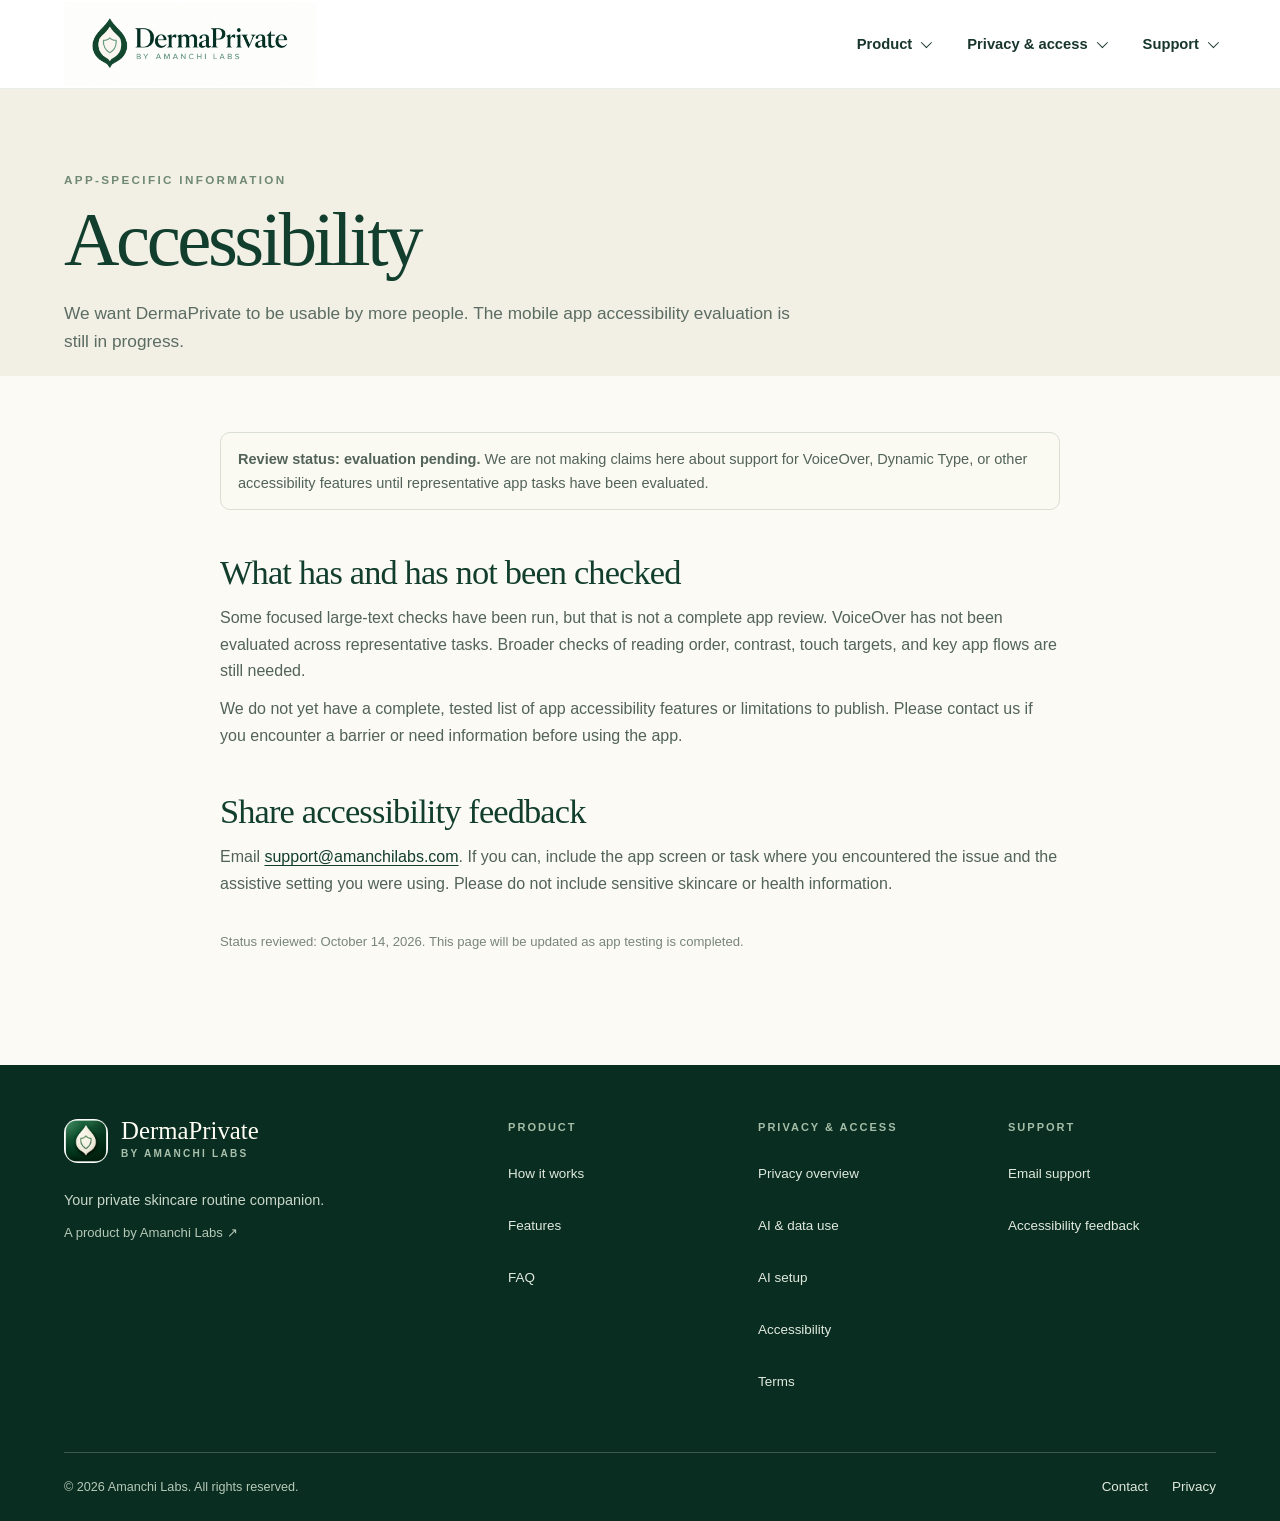
==== accessibility/index.html @ 945551ae "feat(site): publish mobile-first DermaPrivate website" ====
<!doctype html>
<html lang="en">
<head>
  <meta charset="utf-8">
  <meta name="viewport" content="width=device-width, initial-scale=1">
  <meta name="theme-color" content="#fbfaf5">
  <meta name="description" content="Accessibility information and feedback for the DermaPrivate mobile app. App accessibility evaluation is still in progress.">
  <meta property="og:type" content="website">
  <meta property="og:site_name" content="DermaPrivate">
  <meta property="og:title" content="Accessibility — DermaPrivate">
  <meta property="og:description" content="Current app accessibility evaluation status and a way to share feedback.">
  <meta property="og:url" content="https://www.dermaprivate.app/accessibility/">
  <meta name="twitter:card" content="summary">
  <link rel="canonical" href="https://www.dermaprivate.app/accessibility/">
  <link rel="icon" href="/assets/brand/favicon.png" type="image/png">
  <link rel="apple-touch-icon" href="/assets/brand/apple-touch-icon.png">
  <link rel="stylesheet" href="/style.css">
  <title>Accessibility — DermaPrivate</title>
</head>
<body>
  <a class="skip-link" href="#main-content">Skip to content</a>
  <header class="site-header"><div class="container header-inner">
    <a class="brand" href="/" aria-label="DermaPrivate home"><img class="brand-wordmark" src="/assets/brand/header-wordmark.png" alt="DermaPrivate by Amanchi Labs" width="900" height="300"></a>
    <button class="menu-toggle" type="button" aria-expanded="false" aria-controls="site-nav" aria-label="Open navigation"><span aria-hidden="true">☰</span></button>
    <nav id="site-nav" class="site-nav" aria-label="Primary navigation">
        <details class="nav-group">
          <summary>Product</summary>
          <div class="nav-dropdown">
            <a href="/#how-it-works">How it works</a>
            <a href="/#features">Features</a>
            <a href="/#faq">FAQ</a>
          </div>
        </details>
        <details class="nav-group">
          <summary>Privacy &amp; access</summary>
          <div class="nav-dropdown">
            <a href="/privacy/">Privacy overview</a>
            <a href="/ai-data/">AI &amp; data use</a>
            <a href="/ai-setup/">AI setup</a>
            <a href="/accessibility/">Accessibility</a>
            <a href="/terms/">Terms</a>
          </div>
        </details>
        <details class="nav-group">
          <summary>Support</summary>
          <div class="nav-dropdown">
            <a href="mailto:support@amanchilabs.com">Email support</a>
            <a href="mailto:support@amanchilabs.com?subject=Accessibility%20feedback">Accessibility feedback</a>
          </div>
        </details>
      </nav>
  </div></header>
  <main id="main-content">
    <section class="legal-hero"><div class="container"><p class="eyebrow">App-specific information</p><h1>Accessibility</h1><p class="lead">We want DermaPrivate to be usable by more people. The mobile app accessibility evaluation is still in progress.</p></div></section>
    <article class="container legal-content">
      <p class="status-note"><strong>Review status: evaluation pending.</strong> We are not making claims here about support for VoiceOver, Dynamic Type, or other accessibility features until representative app tasks have been evaluated.</p>
      <h2>What has and has not been checked</h2>
      <p>Some focused large-text checks have been run, but that is not a complete app review. VoiceOver has not been evaluated across representative tasks. Broader checks of reading order, contrast, touch targets, and key app flows are still needed.</p>
      <p>We do not yet have a complete, tested list of app accessibility features or limitations to publish. Please contact us if you encounter a barrier or need information before using the app.</p>
      <h2>Share accessibility feedback</h2>
      <p>Email <a href="mailto:support@amanchilabs.com?subject=Accessibility%20feedback">support@amanchilabs.com</a>. If you can, include the app screen or task where you encountered the issue and the assistive setting you were using. Please do not include sensitive skincare or health information.</p>
      <p class="legal-updated">Status reviewed: October 14, 2026. This page will be updated as app testing is completed.</p>
    </article>
  </main>
  <footer class="site-footer"><div class="container footer-main">
    <div class="footer-brand-block"><a class="footer-brand" href="/" aria-label="DermaPrivate home"><img src="/assets/brand/app-icon.png" alt="" width="44" height="44"><span><strong>DermaPrivate</strong><small>BY AMANCHI LABS</small></span></a><p>Your private skincare routine companion.</p><a class="footer-company" href="https://amanchilabs.com/" target="_blank" rel="noopener noreferrer">A product by Amanchi Labs ↗</a></div>
    <nav class="footer-group" aria-label="Product links"><h2>Product</h2><a href="/#how-it-works">How it works</a><a href="/#features">Features</a><a href="/#faq">FAQ</a></nav>
    <nav class="footer-group" aria-label="Privacy and accessibility links"><h2>Privacy & access</h2><a href="/privacy/">Privacy overview</a><a href="/ai-data/">AI & data use</a><a href="/ai-setup/">AI setup</a><a href="/accessibility/" aria-current="page">Accessibility</a><a href="/terms/">Terms</a></nav>
    <nav class="footer-group" aria-label="Support links"><h2>Support</h2><a href="mailto:support@amanchilabs.com">Email support</a><a href="mailto:support@amanchilabs.com?subject=Accessibility%20feedback">Accessibility feedback</a></nav>
  </div><div class="container footer-bottom"><p>© 2026 Amanchi Labs. All rights reserved.</p><a href="mailto:support@amanchilabs.com">Contact</a><a href="/privacy/">Privacy</a></div></footer>
  <script src="/script.js" defer></script>
</body>
</html>
---- style.css ----
:root {
  color-scheme: light;
  --cream: #fbfaf5;
  --sand: #f2efe5;
  --paper: #fffefa;
  --green: #123e2e;
  --green-deep: #0a2d21;
  --green-soft: #e9eee6;
  --sage: #8fa694;
  --sage-light: #c3d0c2;
  --ink: #18362b;
  --muted: #5b6c62;
  --line: #dce2d8;
  --gold: #c99d60;
  --serif: Georgia, "Times New Roman", serif;
  --sans: -apple-system, BlinkMacSystemFont, "Segoe UI", sans-serif;
  --max: 1160px;
  --gutter: clamp(20px, 5vw, 72px);
  --header-height: 89px;
  --radius: 20px;
  --shadow: 0 26px 70px rgba(8, 39, 28, .13);
}

* { box-sizing: border-box; }
html { scroll-behavior: smooth; scroll-padding-top: calc(var(--header-height) + 20px); }
body { margin: 0; background: var(--cream); color: var(--ink); font: 16px/1.65 var(--sans); -webkit-font-smoothing: antialiased; }
img { display: block; max-width: 100%; }
a { color: inherit; }
button { font: inherit; }
.container { width: min(var(--max), calc(100% - var(--gutter) * 2)); margin-inline: auto; }
.skip-link { position: fixed; z-index: 100; top: 12px; left: 12px; transform: translateY(-160%); padding: 10px 14px; border-radius: 8px; background: var(--green); color: #fff; }
.skip-link:focus { transform: translateY(0); }
:focus-visible { outline: 3px solid #a66c24; outline-offset: 4px; }

.site-header { position: sticky; top: 0; z-index: 20; background: #fff; border-bottom: 1px solid rgba(18, 62, 46, .09); }
.header-inner { min-height: 88px; display: flex; align-items: center; justify-content: space-between; gap: 26px; }
.brand { display: inline-flex; align-items: center; flex: 0 1 auto; text-decoration: none; }
.brand-wordmark { width: min(252px, 28vw); height: auto; }
.site-nav { display: flex; align-items: center; justify-content: flex-end; gap: clamp(18px, 3vw, 38px); }
.nav-group { position: relative; }
.nav-group > summary { min-height: 44px; display: inline-flex; align-items: center; gap: 9px; color: var(--ink); font-size: .92rem; font-weight: 600; cursor: pointer; list-style: none; white-space: nowrap; }
.nav-group > summary::-webkit-details-marker { display: none; }
.nav-group > summary::after { width: 7px; height: 7px; border-right: 1.5px solid currentColor; border-bottom: 1.5px solid currentColor; content: ""; transform: rotate(45deg) translateY(-2px); transition: transform .16s ease; }
.nav-group[open] > summary::after { transform: rotate(225deg) translate(-1px, -1px); }
.nav-dropdown { position: absolute; z-index: 12; top: calc(100% + 2px); right: 0; min-width: 205px; display: flex; flex-direction: column; padding: 7px; border: 1px solid var(--line); border-radius: 12px; background: #fff; box-shadow: 0 16px 32px rgba(8,39,28,.12); }
.site-nav a { min-height: 44px; display: inline-flex; align-items: center; padding: 8px 11px; border-radius: 7px; color: var(--ink); font-size: .91rem; font-weight: 550; text-decoration: none; white-space: nowrap; }
.site-nav a:hover, .footer-group a:hover, .footer-bottom a:hover { color: #67846f; text-decoration: underline; text-underline-offset: 4px; }
.nav-dropdown a:hover { background: var(--green-soft); }
.menu-toggle { display: none; width: 46px; height: 46px; flex: 0 0 46px; border: 1px solid var(--line); border-radius: 50%; background: var(--cream); color: var(--green); font-size: 1.35rem; cursor: pointer; }
.js .menu-toggle { display: none; }

.hero { position: relative; overflow: hidden; padding: clamp(54px, 8vw, 104px) 0 26px; background: var(--cream); }
.hero-grid { display: grid; grid-template-columns: minmax(0, 1.15fr) minmax(290px, .85fr); align-items: center; gap: clamp(48px, 8vw, 112px); }
.hero-copy { max-width: 670px; }
.eyebrow { margin: 0 0 17px; color: #6f8975; font-size: .73rem; font-weight: 750; letter-spacing: .2em; line-height: 1.5; text-transform: uppercase; }
h1, h2, h3, p { overflow-wrap: break-word; }
h1, h2 { font-family: var(--serif); font-weight: 400; letter-spacing: -.04em; }
.hero h1 { max-width: 780px; margin: 0; color: var(--green); font-size: clamp(3rem, 5.3vw, 4.8rem); line-height: .99; }
.hero-lede { max-width: 620px; margin: 27px 0 12px; color: #394f43; font-size: clamp(1.08rem, 1.7vw, 1.27rem); line-height: 1.65; }
.hero-detail { max-width: 610px; margin: 0; color: var(--muted); font-size: .97rem; }
.hero-actions { display: flex; flex-wrap: wrap; align-items: center; gap: 22px; margin-top: 31px; }
.button { min-height: 50px; display: inline-flex; align-items: center; justify-content: center; gap: 13px; padding: 12px 23px; border: 1px solid var(--green); border-radius: 999px; background: var(--green); color: #fff; font-weight: 650; text-decoration: none; transition: background .18s ease, transform .18s ease; }
.button:hover { transform: translateY(-1px); background: #1d553f; }
.text-link { min-height: 44px; display: inline-flex; align-items: center; gap: 7px; color: var(--green); font-weight: 650; text-decoration-thickness: 1px; text-underline-offset: 4px; }
.fine-print { margin: 21px 0 0; color: #68776c; font-size: .79rem; }
.hero-art { position: relative; min-height: 400px; display: grid; align-content: center; justify-items: center; gap: 10px; margin: 0; isolation: isolate; }
.hero-art::before { position: absolute; z-index: -2; inset: 8% 2%; border-radius: 46% 54% 56% 44% / 43% 40% 60% 57%; background: radial-gradient(circle at 34% 30%, #376a50 0, #174b34 54%, #0a2d21 100%); content: ""; transform: rotate(-9deg); }
.hero-art::after { position: absolute; z-index: -3; inset: 16% -3% 0 8%; border: 1px solid rgba(18, 62, 46, .12); border-radius: 50%; content: ""; transform: rotate(22deg); }
.hero-screen-card { width: min(100%, 380px); padding: 12px 12px 0; overflow: hidden; border: 1px solid rgba(255,255,255,.8); border-radius: 20px; background: #fffefa; box-shadow: var(--shadow); transform: rotate(1deg); }
.hero-app-screen { width: 100%; height: auto; border-radius: 11px; background: #f6f2e9; }
.screen-caption { width: min(100%, 380px); display: flex; justify-content: space-between; gap: 10px; padding: 6px 12px; border-radius: 999px; background: var(--paper); color: var(--green); font-size: .76rem; font-weight: 650; letter-spacing: .06em; text-transform: uppercase; }
.hero-orbit { position: absolute; z-index: -1; border: 1px solid rgba(241, 240, 223, .28); border-radius: 50%; pointer-events: none; }
.hero-orbit-one { width: 76%; height: 54%; transform: rotate(40deg); }
.hero-orbit-two { width: 66%; height: 90%; transform: rotate(-30deg); }
.outcome-bar { display: flex; flex-wrap: wrap; justify-content: center; gap: 11px 18px; margin-top: clamp(40px, 7vw, 76px); padding: 19px 14px; border-top: 1px solid var(--line); color: #627466; font-size: .8rem; font-weight: 650; letter-spacing: .04em; text-align: center; }

.section { padding: clamp(72px, 9vw, 120px) 0; }
.section-sand { background: var(--sand); }
.section-heading { max-width: 710px; margin-bottom: 48px; }
.section-heading h2, .privacy-band h2, .closing-band h2 { margin: 0; color: var(--green); font-size: clamp(2.35rem, 4.3vw, 4rem); line-height: 1.04; }
.section-heading > p:not(.eyebrow) { max-width: 620px; margin: 20px 0 0; color: var(--muted); font-size: 1.02rem; }
.journey-grid { display: grid; grid-template-columns: repeat(3, minmax(0, 1fr)); gap: 17px; }
.journey-card { position: relative; min-height: 300px; display: flex; flex-direction: column; align-items: flex-start; padding: clamp(24px, 3vw, 38px); overflow: hidden; border: 1px solid #dce1d6; border-radius: var(--radius); background: var(--paper); }
.journey-card-featured { border-color: var(--green); background: var(--green); color: #f9f7ed; }
.journey-index { color: #8ca18e; font-size: .77rem; font-weight: 700; letter-spacing: .14em; }
.journey-card-featured .journey-index { color: #bdcdbc; }
.journey-label { margin: 24px 0 5px; color: #78887b; font-size: .72rem; font-weight: 700; letter-spacing: .13em; text-transform: uppercase; }
.journey-card-featured .journey-label { color: #c4d4c2; }
.journey-card h3 { margin: 0; color: var(--green); font-family: var(--serif); font-size: clamp(1.65rem, 2.5vw, 2.2rem); font-weight: 400; letter-spacing: -.03em; line-height: 1.15; }
.journey-card-featured h3 { color: #fffdf4; }
.journey-card > p:last-of-type { max-width: 290px; margin: 14px 0 0; color: var(--muted); font-size: .91rem; }
.journey-card-featured > p:last-of-type { color: #e1e8de; }
.journey-symbol { align-self: flex-end; margin: auto 0 -12px; color: #9aaf9b; font-family: var(--serif); font-size: 3.1rem; line-height: 1; }
.journey-card-featured .journey-symbol { color: #c2d4c0; }
.section-footnote { margin: 20px 0 0; color: #718075; font-size: .82rem; }

.feature-layout { display: grid; grid-template-columns: minmax(0, .82fr) minmax(0, 1.18fr); gap: clamp(46px, 9vw, 130px); align-items: start; }
.feature-heading { position: sticky; top: 30px; margin: 0; }
.feature-heading .text-link { margin-top: 20px; }
.feature-list { border-top: 1px solid var(--line); }
.feature-row { min-height: 114px; display: grid; grid-template-columns: 42px minmax(0, 1fr) 28px; align-items: center; gap: 16px; padding: 21px 0; border-bottom: 1px solid var(--line); }
.feature-number { align-self: start; padding-top: 6px; color: #879b88; font-size: .76rem; font-weight: 700; letter-spacing: .1em; }
.feature-row h3 { margin: 0; color: var(--green); font-family: var(--serif); font-size: 1.45rem; font-weight: 400; line-height: 1.3; }
.feature-row p { margin: 5px 0 0; color: var(--muted); font-size: .9rem; }
.feature-arrow { justify-self: end; color: #788f7d; font-size: 1.1rem; text-decoration: none; }

.privacy-band { padding: clamp(47px, 6vw, 75px) 0; background: var(--green-deep); color: #f6f4e9; }
.privacy-band-inner { display: grid; grid-template-columns: 66px minmax(0, 1fr) auto; gap: 28px; align-items: center; }
.privacy-mark { width: 60px; height: 60px; display: grid; place-items: center; border: 1px solid rgba(210, 226, 211, .44); border-radius: 50%; color: #d8e4d6; font-size: 2.1rem; }
.privacy-band .eyebrow { margin-bottom: 10px; color: #a8c0aa; }
.privacy-band h2 { color: #fffdf4; font-size: clamp(2rem, 3.2vw, 3rem); }
.privacy-band-copy > p:last-child { max-width: 720px; margin: 14px 0 0; color: #d0ddd0; font-size: .95rem; }
.button-outline-light { border-color: #c3d5c3; background: transparent; color: #fffdf4; white-space: nowrap; }
.button-outline-light:hover { background: rgba(255,255,255,.1); }
.medical-note { padding: 25px 0; background: #f6f3e9; }
.medical-note-inner { display: flex; gap: 13px; align-items: flex-start; }
.medical-note-inner > span { width: 24px; height: 24px; flex: 0 0 24px; display: grid; place-items: center; border: 1px solid #a18c66; border-radius: 50%; color: #796644; font-family: var(--serif); font-weight: 700; }
.medical-note p { margin: 0; color: #56675b; font-size: .86rem; }
.medical-note strong { color: var(--green); }

.faq-section { background: var(--paper); }
.faq-layout { display: grid; grid-template-columns: minmax(0, .8fr) minmax(0, 1.2fr); gap: clamp(40px, 8vw, 112px); align-items: start; }
.faq-layout .section-heading { margin: 0; }
.faq-list { border-top: 1px solid var(--line); }
.faq-item { border-bottom: 1px solid var(--line); }
.faq-item h3 { margin: 0; font: inherit; }
.faq-trigger { width: 100%; min-height: 64px; display: flex; justify-content: space-between; align-items: center; gap: 20px; padding: 15px 0; border: 0; background: transparent; color: var(--green); font-size: .98rem; font-weight: 650; text-align: left; cursor: pointer; }
.faq-trigger span { color: #718a76; font-size: 1.3rem; font-weight: 400; }
.faq-answer { padding: 0 35px 19px 0; color: var(--muted); font-size: .91rem; }
.faq-answer p { margin: 0; }
.faq-answer a { color: var(--green); }
.closing-band { padding: clamp(66px, 9vw, 110px) 0; background: var(--green-soft); text-align: center; }
.closing-inner { display: grid; justify-items: center; }
.closing-inner .eyebrow { margin-bottom: 14px; }
.closing-band h2 { max-width: 760px; margin-bottom: 27px; }

.site-footer { padding: 54px 0 0; background: var(--green-deep); color: #e9eee5; }
.footer-main { display: grid; grid-template-columns: 1.45fr repeat(3, minmax(140px, .75fr)); gap: 42px; padding-bottom: 48px; }
.footer-brand { display: inline-flex; align-items: center; gap: 13px; color: #fffdf4; text-decoration: none; }
.footer-brand img { border-radius: 14px; }
.footer-brand span { display: grid; gap: 2px; }
.footer-brand strong { font-family: var(--serif); font-size: 1.55rem; font-weight: 400; line-height: 1; }
.footer-brand small { color: #a9c1ac; font-size: .63rem; font-weight: 700; letter-spacing: .22em; }
.footer-brand-block > p { margin: 18px 0 6px; color: #c8d6ca; font-size: .9rem; }
.footer-company { color: #b4c8b6; font-size: .82rem; text-decoration: none; }
.footer-group { display: flex; flex-direction: column; align-items: flex-start; gap: 8px; }
.footer-group h2 { margin: 1px 0 9px; color: #a5bea8; font: 700 .69rem/1.4 var(--sans); letter-spacing: .18em; text-transform: uppercase; }
.footer-group a, .footer-bottom a { min-height: 44px; display: inline-flex; align-items: center; color: #e1e9df; font-size: .84rem; text-decoration: none; }
.footer-bottom { min-height: 69px; display: flex; flex-wrap: wrap; gap: 8px 24px; align-items: center; border-top: 1px solid rgba(208, 225, 210, .25); }
.footer-bottom p { flex: 1 1 280px; margin: 0; color: #b6c9b8; font-size: .79rem; }

.legal-hero { padding: clamp(48px, 7vw, 82px) 0 20px; background: var(--sand); }
.legal-hero .eyebrow { margin-bottom: 12px; }
.legal-hero h1 { max-width: 850px; margin: 0; color: var(--green); font: 400 clamp(2.7rem, 6vw, 5rem)/1.02 var(--serif); letter-spacing: -.045em; }
.legal-hero .lead { max-width: 750px; margin: 20px 0 0; color: var(--muted); font-size: 1.08rem; }
.legal-content { max-width: 840px; padding: 44px 0 100px; }
.legal-content h2 { margin: 42px 0 11px; color: var(--green); font: 400 clamp(1.6rem, 3.5vw, 2.15rem)/1.2 var(--serif); letter-spacing: -.025em; }
.legal-content h3 { margin: 25px 0 8px; color: var(--green); font-size: 1.02rem; }
.legal-content p, .legal-content li { color: #526359; }
.legal-content p { margin: 12px 0; }
.legal-content ul, .legal-content ol { padding-left: 25px; }
.legal-content li { margin: 9px 0; }
.legal-content a:not(.button) { color: var(--green); text-decoration-thickness: 1px; text-underline-offset: 3px; }
.legal-callout { margin: 28px 0; padding: 20px 23px; border-left: 3px solid #879d89; background: #f1f2e9; color: var(--ink); }
.legal-callout p { margin: 0; }
.status-note { padding: 14px 17px; border: 1px solid #d9dfd1; border-radius: 10px; background: #faf9f2; color: #536458; font-size: .91rem; }
.legal-updated { margin-top: 34px !important; color: #78857a !important; font-size: .82rem; }

@media (max-width: 900px) {
  .hero-grid { grid-template-columns: minmax(0, 1.05fr) minmax(250px, .8fr); gap: 35px; }
  .hero-art { min-height: 340px; }
  .feature-layout, .faq-layout { gap: 48px; }
  .footer-main { grid-template-columns: 1.2fr repeat(3, minmax(120px, .8fr)); gap: 24px; }
}

@media (max-width: 720px) {
  :root { --gutter: 22px; --header-height: 77px; }
  .header-inner { min-height: 76px; gap: 12px; flex-wrap: wrap; }
  .brand-wordmark { width: min(210px, calc(100vw - 100px)); }
  .js .menu-toggle { display: grid; place-items: center; }
  .site-nav { width: 100%; display: flex; flex-direction: column; align-items: stretch; gap: 0; padding: 4px 0 12px; }
  .js .site-nav:not(.is-open) { display: none; }
  .js .site-nav.is-open { position: absolute; top: calc(100% + 1px); left: 0; right: 0; width: auto; display: flex; flex-direction: column; align-items: stretch; gap: 0; padding: 8px var(--gutter) 14px; border-bottom: 1px solid var(--line); background: #fff; box-shadow: 0 18px 28px rgba(8,39,28,.08); }
  .nav-group { border-bottom: 1px solid #edf0e9; }
  .nav-group > summary { width: 100%; min-height: 48px; justify-content: space-between; padding: 4px 2px; }
  .nav-dropdown { position: static; min-width: 0; padding: 0 0 8px 10px; border: 0; border-radius: 0; background: transparent; box-shadow: none; }
  .site-nav a { min-height: 46px; padding: 4px 10px; }
  .hero { padding-top: 53px; }
  .hero-grid { grid-template-columns: 1fr; gap: 30px; }
  .hero h1 { max-width: 650px; font-size: clamp(2.9rem, 11vw, 4.55rem); }
  .hero-lede { margin-top: 22px; }
  .hero-art { min-height: 300px; margin: 2px 10px 0; }
  .hero-app-icon { width: clamp(190px, 58vw, 255px); }
  .outcome-bar { margin-top: 36px; }
  .journey-grid { grid-template-columns: 1fr; gap: 12px; }
  .journey-card { min-height: 235px; }
  .journey-label { margin-top: 19px; }
  .feature-layout, .faq-layout { grid-template-columns: 1fr; gap: 34px; }
  .feature-heading { position: static; }
  .privacy-band-inner { grid-template-columns: 48px minmax(0, 1fr); gap: 16px; }
  .privacy-mark { width: 46px; height: 46px; font-size: 1.65rem; }
  .privacy-band .button { grid-column: 2; justify-self: start; margin-top: 4px; }
  .footer-main { grid-template-columns: repeat(2, minmax(0, 1fr)); gap: 30px 24px; }
  .footer-brand-block { grid-column: 1 / -1; }
  .legal-content { padding-top: 30px; }
}

@media (max-width: 420px) {
  :root { --gutter: 18px; --header-height: 71px; }
  body { font-size: 15.5px; }
  .header-inner { min-height: 70px; }
  .brand-wordmark { width: min(190px, calc(100vw - 88px)); }
  .menu-toggle { width: 44px; height: 44px; flex-basis: 44px; }
  .hero { padding-top: 43px; }
  .hero h1 { font-size: clamp(2.72rem, 11.2vw, 3.35rem); }
  .hero-actions { align-items: flex-start; gap: 10px; }
  .hero-actions .button { width: 100%; }
  .hero-art { min-height: 270px; margin-inline: 4px; }
  .outcome-bar { gap: 5px 10px; font-size: .72rem; }
  .section { padding-block: 67px; }
  .journey-card { min-height: 226px; padding: 24px; }
  .feature-row { grid-template-columns: 32px minmax(0, 1fr) 20px; gap: 11px; }
  .privacy-band-inner { grid-template-columns: 1fr; }
  .privacy-mark { display: none; }
  .privacy-band .button { grid-column: 1; }
  .footer-main { grid-template-columns: 1fr 1fr; gap: 27px 16px; }
  .footer-bottom { gap: 2px 15px; padding-block: 12px; }
  .footer-bottom p { flex-basis: 100%; }
  .legal-hero { padding-top: 43px; }
  .legal-hero h1 { font-size: clamp(2.55rem, 12vw, 3.35rem); }
}

@media (prefers-reduced-motion: reduce) {
  html { scroll-behavior: auto; }
  *, *::before, *::after { scroll-behavior: auto !important; transition-duration: .01ms !important; animation-duration: .01ms !important; animation-iteration-count: 1 !important; }
}
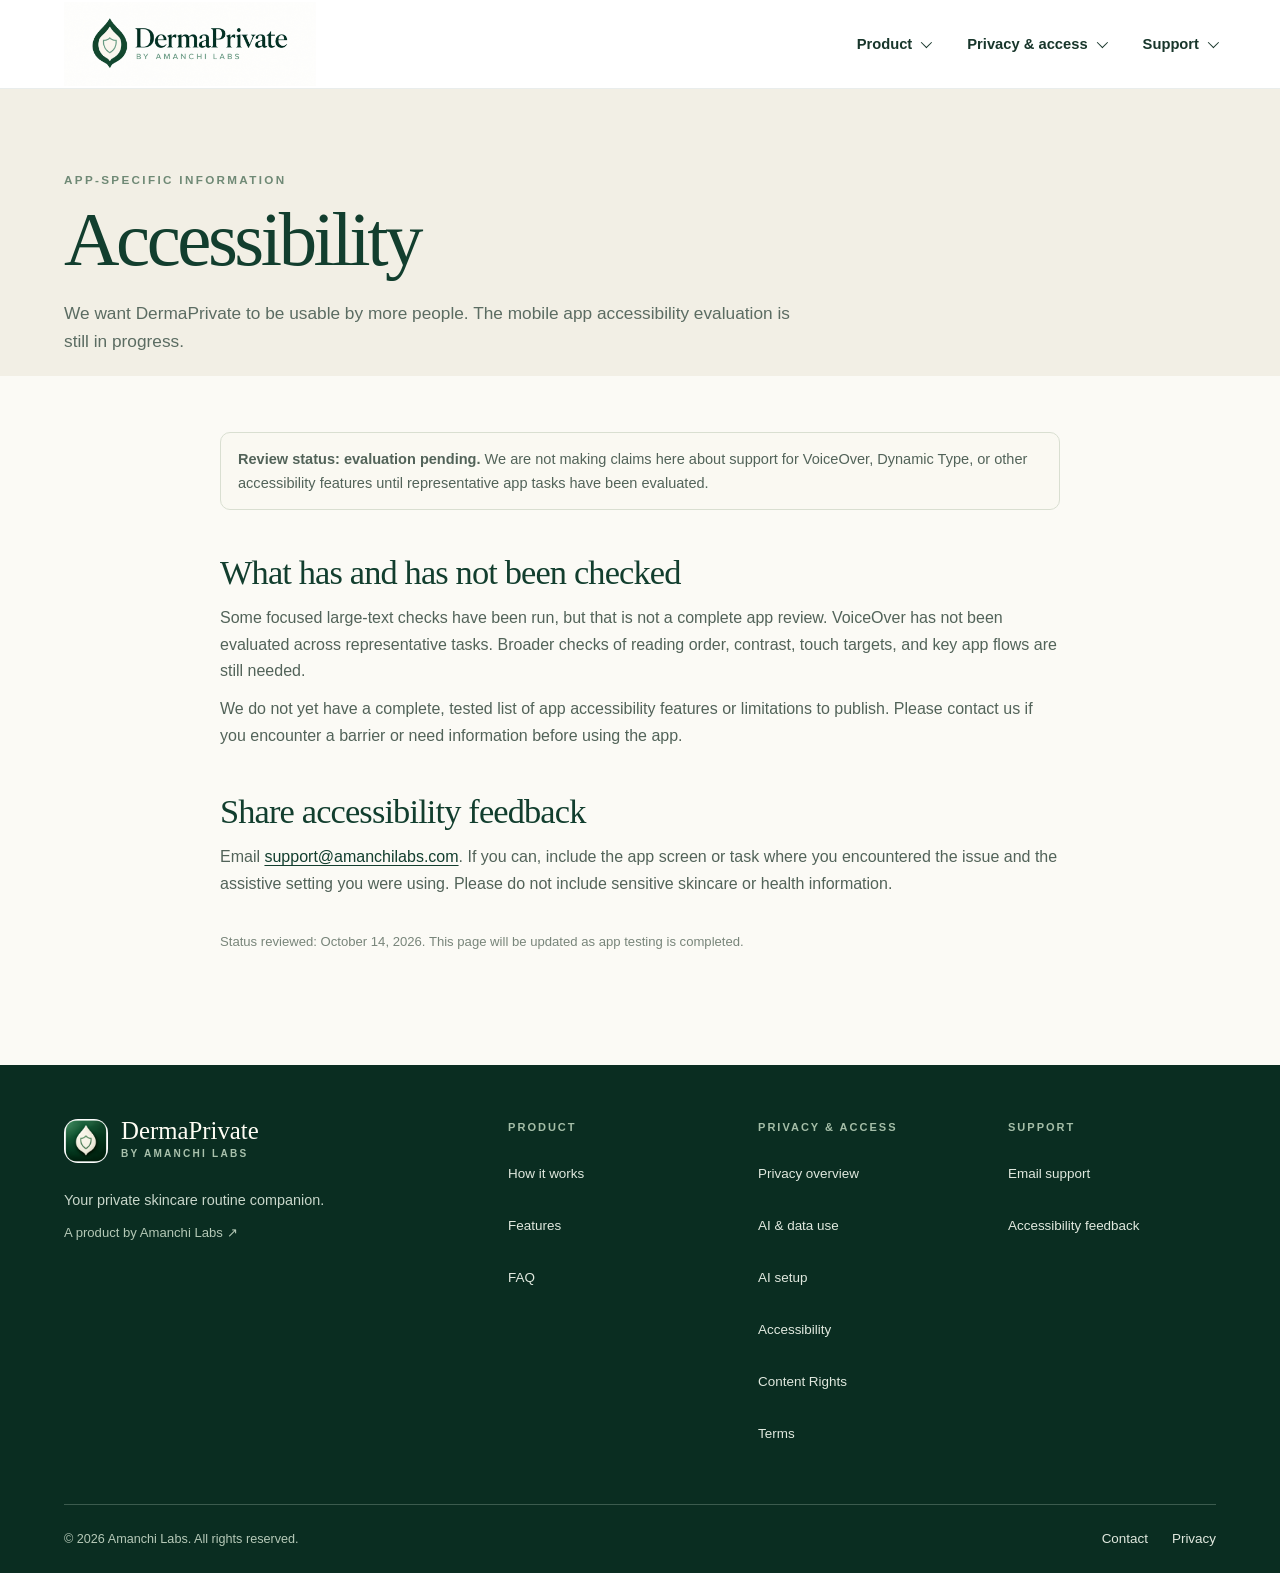
==== commit 2636a7fe: "feat(site): add content rights attribution page" ====
--- a/accessibility/index.html
+++ b/accessibility/index.html
@@ -65,7 +65,7 @@
   <footer class="site-footer"><div class="container footer-main">
     <div class="footer-brand-block"><a class="footer-brand" href="/" aria-label="DermaPrivate home"><img src="/assets/brand/app-icon.png" alt="" width="44" height="44"><span><strong>DermaPrivate</strong><small>BY AMANCHI LABS</small></span></a><p>Your private skincare routine companion.</p><a class="footer-company" href="https://amanchilabs.com/" target="_blank" rel="noopener noreferrer">A product by Amanchi Labs ↗</a></div>
     <nav class="footer-group" aria-label="Product links"><h2>Product</h2><a href="/#how-it-works">How it works</a><a href="/#features">Features</a><a href="/#faq">FAQ</a></nav>
-    <nav class="footer-group" aria-label="Privacy and accessibility links"><h2>Privacy & access</h2><a href="/privacy/">Privacy overview</a><a href="/ai-data/">AI & data use</a><a href="/ai-setup/">AI setup</a><a href="/accessibility/" aria-current="page">Accessibility</a><a href="/terms/">Terms</a></nav>
+    <nav class="footer-group" aria-label="Privacy and accessibility links"><h2>Privacy & access</h2><a href="/privacy/">Privacy overview</a><a href="/ai-data/">AI & data use</a><a href="/ai-setup/">AI setup</a><a href="/accessibility/" aria-current="page">Accessibility</a><a href="/content-rights/">Content Rights</a><a href="/terms/">Terms</a></nav>
     <nav class="footer-group" aria-label="Support links"><h2>Support</h2><a href="mailto:support@amanchilabs.com">Email support</a><a href="mailto:support@amanchilabs.com?subject=Accessibility%20feedback">Accessibility feedback</a></nav>
   </div><div class="container footer-bottom"><p>© 2026 Amanchi Labs. All rights reserved.</p><a href="mailto:support@amanchilabs.com">Contact</a><a href="/privacy/">Privacy</a></div></footer>
   <script src="/script.js" defer></script>
